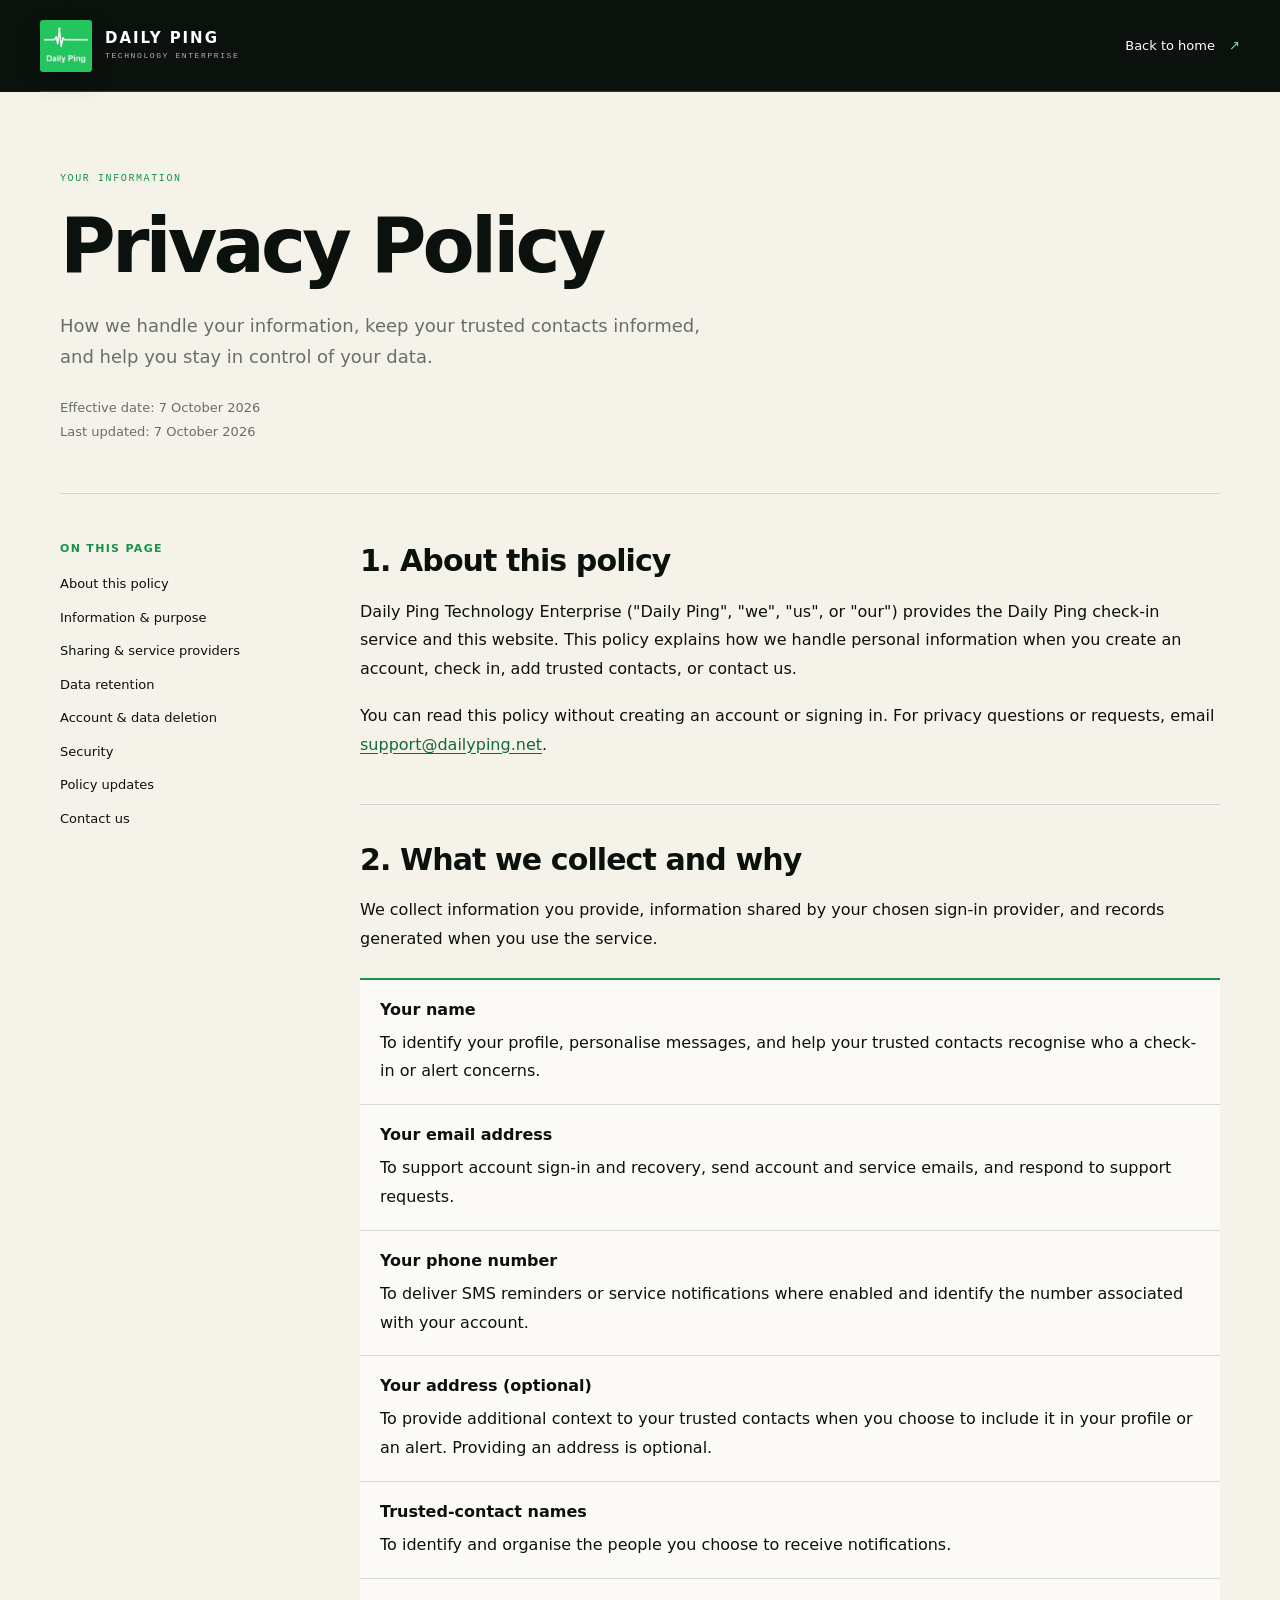
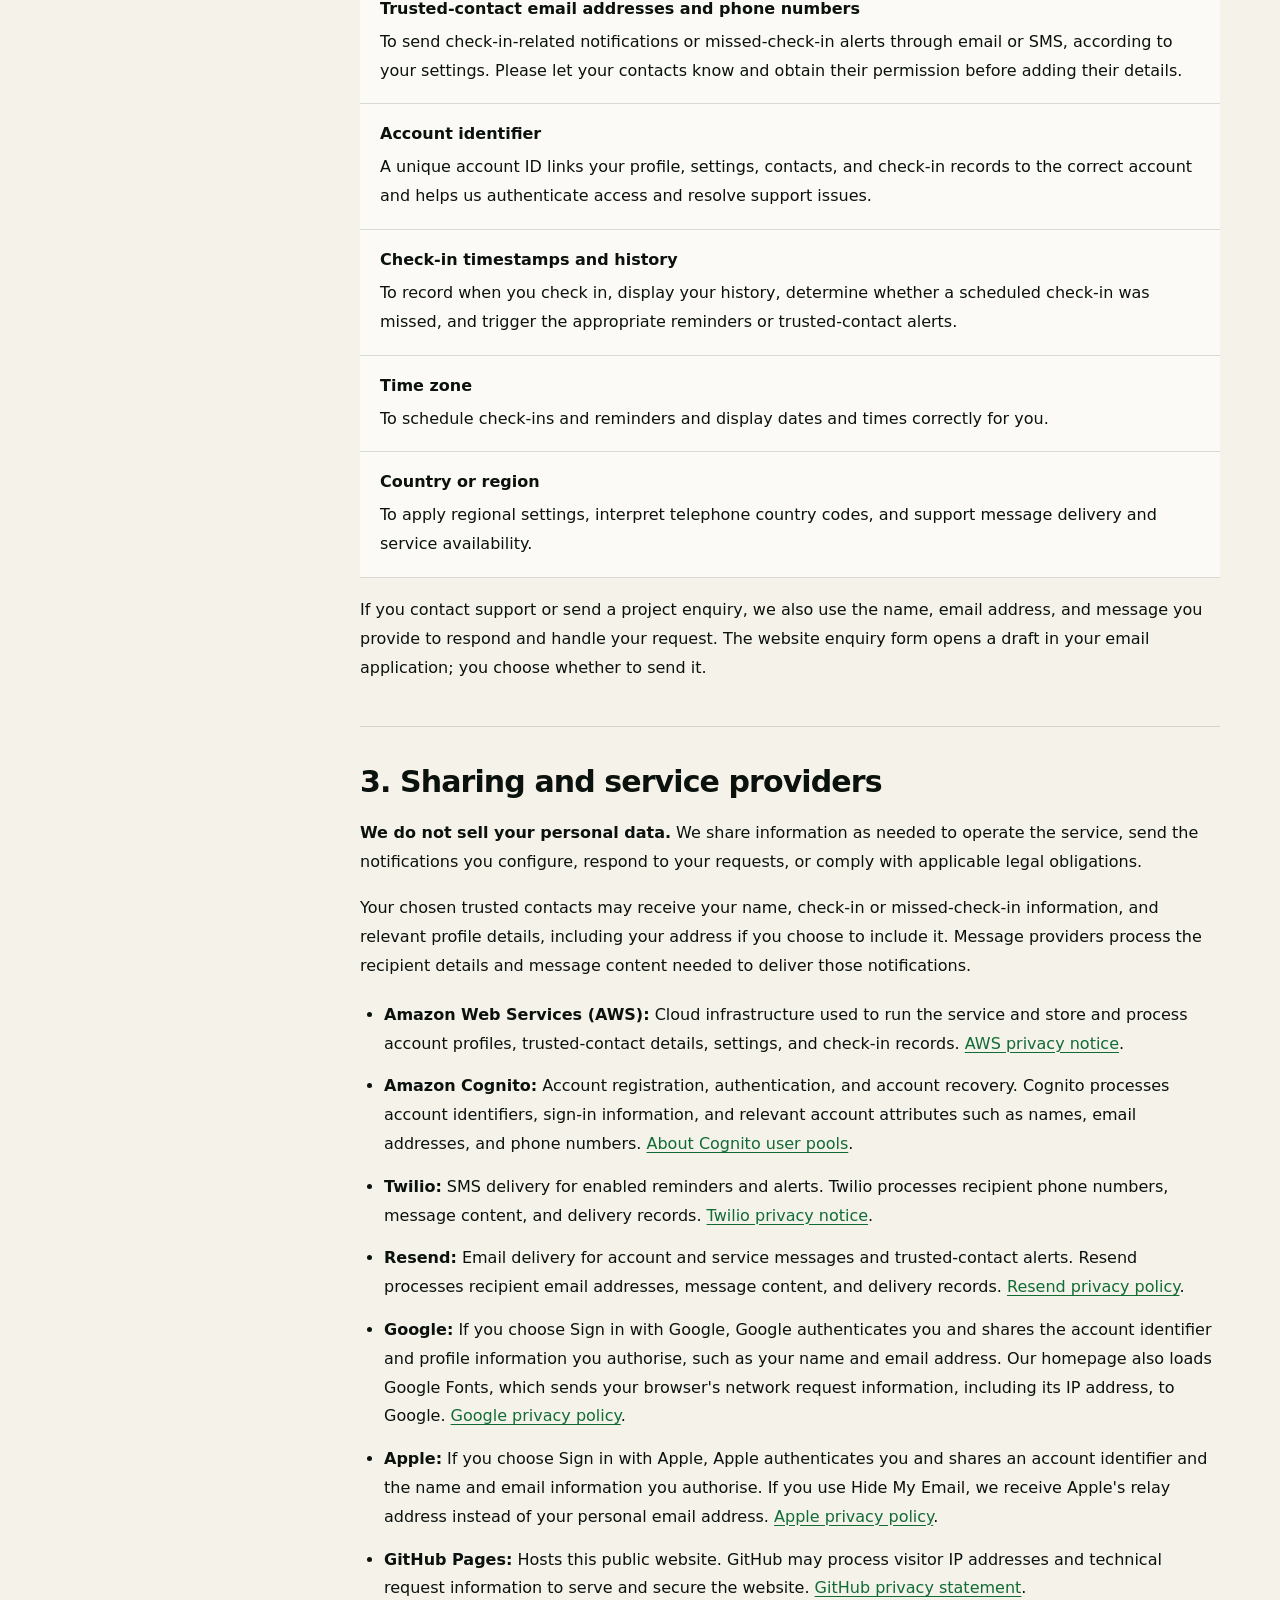
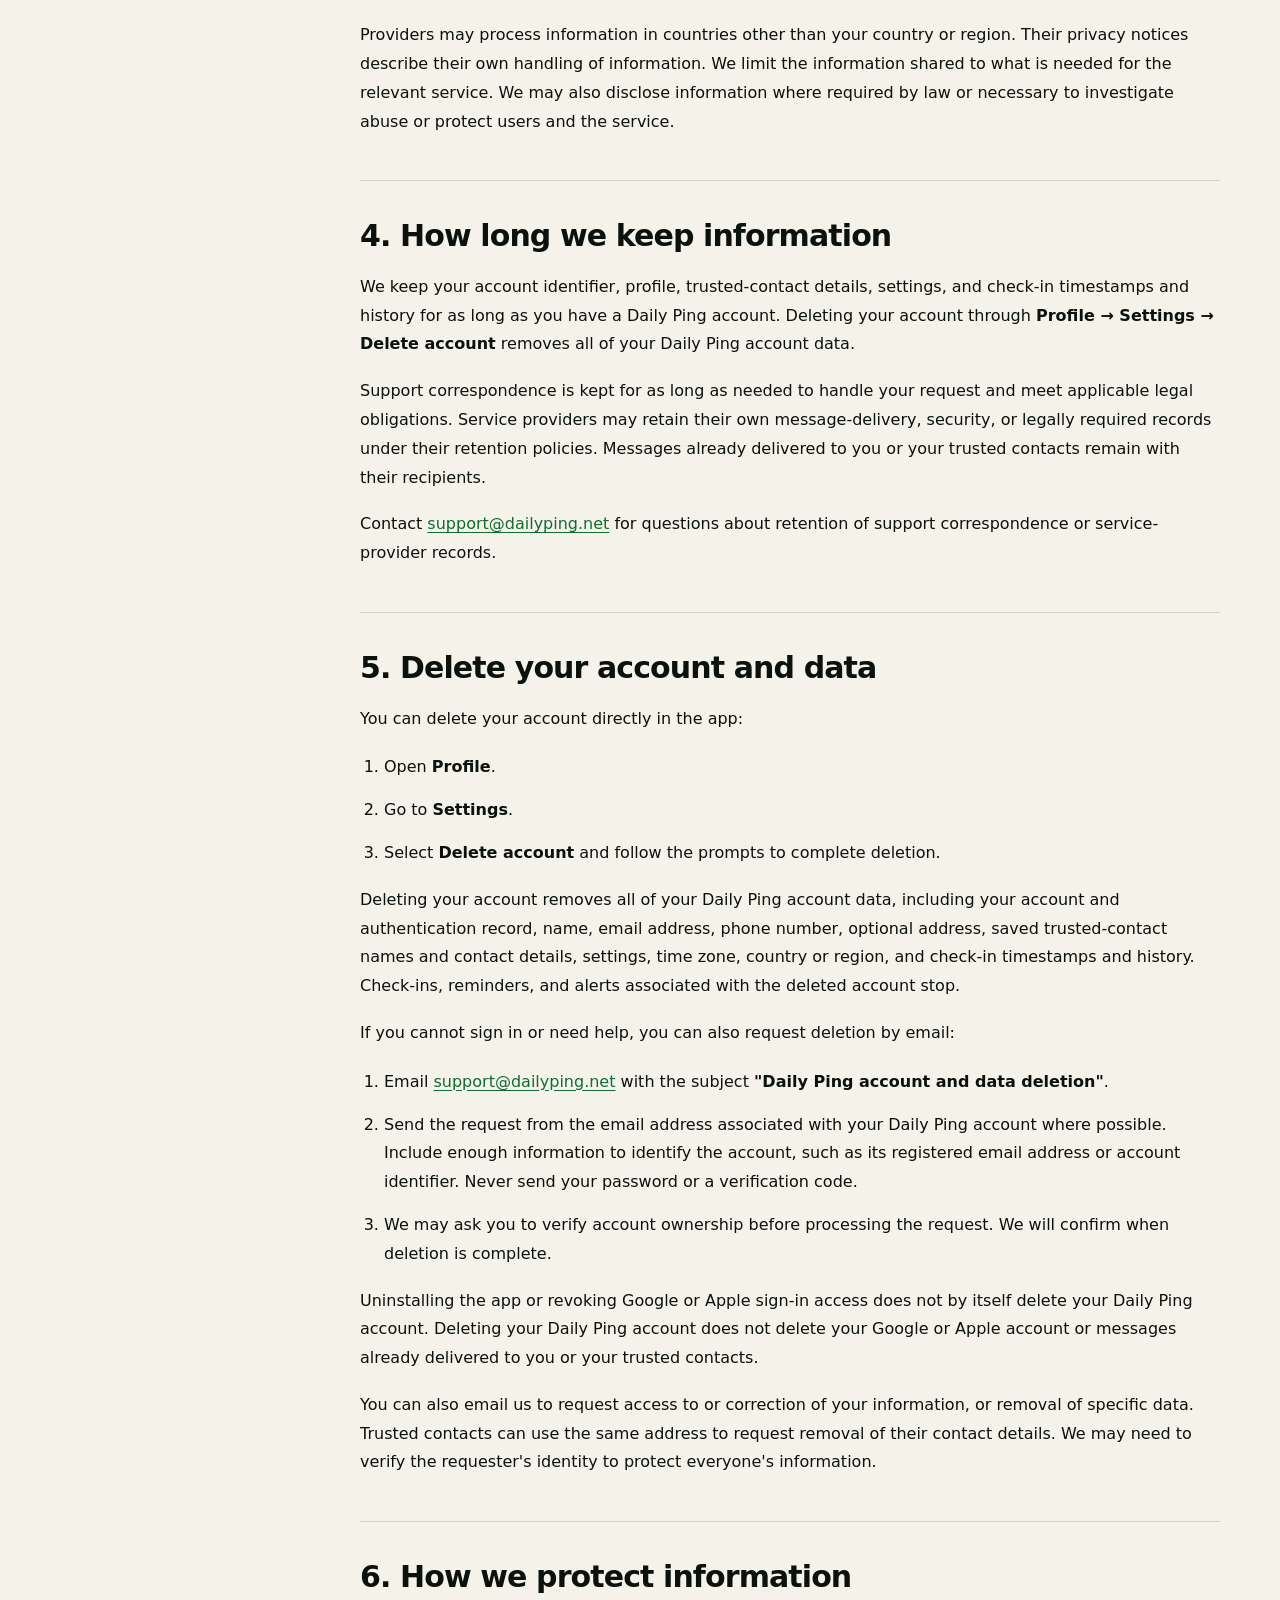
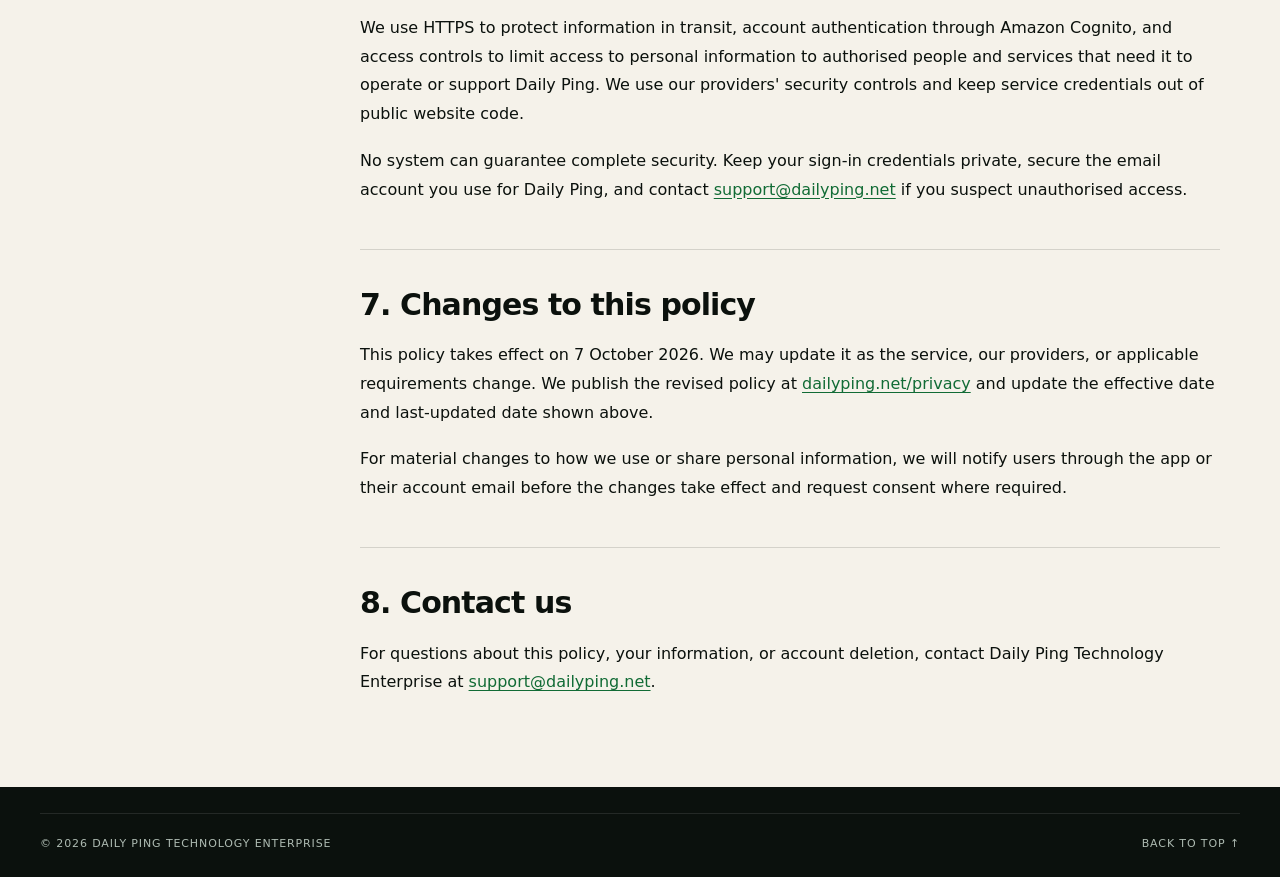
==== privacy/index.html @ 6eb21206 "Add public privacy policy and account deletion instructions" ====
<!DOCTYPE html>
<html lang="en">
  <head>
    <meta charset="UTF-8" />
    <meta name="viewport" content="width=device-width, initial-scale=1.0" />
    <meta name="description" content="How Daily Ping collects, uses, protects, retains, and deletes your personal information and trusted-contact details." />
    <meta name="theme-color" content="#0b110d" />
    <title>Privacy Policy | Daily Ping</title>
    <link rel="canonical" href="https://dailyping.net/privacy" />
    <link rel="stylesheet" href="/styles.css" />
    <link rel="stylesheet" href="/privacy/privacy.css" />
  </head>
  <body class="privacy-page">
    <a class="skip-link" href="#policy">Skip to privacy policy</a>
    <header class="site-header" id="top">
      <a class="brand" href="/" aria-label="Daily Ping home">
        <img class="brand-logo" src="/dailyping.png" alt="" width="52" height="52" />
        <span class="brand-copy">
          <strong>DAILY PING</strong>
          <small>TECHNOLOGY ENTERPRISE</small>
        </span>
      </a>
      <a class="privacy-home" href="/">Back to home <span aria-hidden="true">↗</span></a>
    </header>

    <main id="policy">
      <div class="policy-heading">
        <span class="section-index">YOUR INFORMATION</span>
        <h1>Privacy Policy</h1>
        <p class="policy-intro">How we handle your information, keep your trusted contacts informed, and help you stay in control of your data.</p>
        <p class="policy-date">Effective date: <time datetime="2026-10-07">7 October 2026</time><br />Last updated: <time datetime="2026-10-07">7 October 2026</time></p>
      </div>

      <div class="policy-layout">
        <nav class="policy-contents" aria-label="Privacy policy contents">
          <strong>ON THIS PAGE</strong>
          <a href="#about-policy">About this policy</a>
          <a href="#data">Information &amp; purpose</a>
          <a href="#sharing">Sharing &amp; service providers</a>
          <a href="#retention">Data retention</a>
          <a href="#deletion">Account &amp; data deletion</a>
          <a href="#security">Security</a>
          <a href="#updates">Policy updates</a>
          <a href="#privacy-contact">Contact us</a>
        </nav>

        <article class="policy-body" aria-label="Daily Ping privacy policy">
          <section id="about-policy" aria-labelledby="about-policy-title">
            <h2 id="about-policy-title">1. About this policy</h2>
            <p>Daily Ping Technology Enterprise ("Daily Ping", "we", "us", or "our") provides the Daily Ping check-in service and this website. This policy explains how we handle personal information when you create an account, check in, add trusted contacts, or contact us.</p>
            <p>You can read this policy without creating an account or signing in. For privacy questions or requests, email <a href="mailto:support@dailyping.net">support@dailyping.net</a>.</p>
          </section>

          <section id="data" aria-labelledby="data-title">
            <h2 id="data-title">2. What we collect and why</h2>
            <p>We collect information you provide, information shared by your chosen sign-in provider, and records generated when you use the service.</p>
            <dl class="policy-data">
              <div><dt>Your name</dt><dd>To identify your profile, personalise messages, and help your trusted contacts recognise who a check-in or alert concerns.</dd></div>
              <div><dt>Your email address</dt><dd>To support account sign-in and recovery, send account and service emails, and respond to support requests.</dd></div>
              <div><dt>Your phone number</dt><dd>To deliver SMS reminders or service notifications where enabled and identify the number associated with your account.</dd></div>
              <div><dt>Your address (optional)</dt><dd>To provide additional context to your trusted contacts when you choose to include it in your profile or an alert. Providing an address is optional.</dd></div>
              <div><dt>Trusted-contact names</dt><dd>To identify and organise the people you choose to receive notifications.</dd></div>
              <div><dt>Trusted-contact email addresses and phone numbers</dt><dd>To send check-in-related notifications or missed-check-in alerts through email or SMS, according to your settings. Please let your contacts know and obtain their permission before adding their details.</dd></div>
              <div><dt>Account identifier</dt><dd>A unique account ID links your profile, settings, contacts, and check-in records to the correct account and helps us authenticate access and resolve support issues.</dd></div>
              <div><dt>Check-in timestamps and history</dt><dd>To record when you check in, display your history, determine whether a scheduled check-in was missed, and trigger the appropriate reminders or trusted-contact alerts.</dd></div>
              <div><dt>Time zone</dt><dd>To schedule check-ins and reminders and display dates and times correctly for you.</dd></div>
              <div><dt>Country or region</dt><dd>To apply regional settings, interpret telephone country codes, and support message delivery and service availability.</dd></div>
            </dl>
            <p>If you contact support or send a project enquiry, we also use the name, email address, and message you provide to respond and handle your request. The website enquiry form opens a draft in your email application; you choose whether to send it.</p>
          </section>

          <section id="sharing" aria-labelledby="sharing-title">
            <h2 id="sharing-title">3. Sharing and service providers</h2>
            <p><strong>We do not sell your personal data.</strong> We share information as needed to operate the service, send the notifications you configure, respond to your requests, or comply with applicable legal obligations.</p>
            <p>Your chosen trusted contacts may receive your name, check-in or missed-check-in information, and relevant profile details, including your address if you choose to include it. Message providers process the recipient details and message content needed to deliver those notifications.</p>
            <ul class="provider-list">
              <li><strong>Amazon Web Services (AWS):</strong> Cloud infrastructure used to run the service and store and process account profiles, trusted-contact details, settings, and check-in records. <a href="https://aws.amazon.com/privacy/">AWS privacy notice</a>.</li>
              <li><strong>Amazon Cognito:</strong> Account registration, authentication, and account recovery. Cognito processes account identifiers, sign-in information, and relevant account attributes such as names, email addresses, and phone numbers. <a href="https://docs.aws.amazon.com/cognito/latest/developerguide/cognito-user-pools.html">About Cognito user pools</a>.</li>
              <li><strong>Twilio:</strong> SMS delivery for enabled reminders and alerts. Twilio processes recipient phone numbers, message content, and delivery records. <a href="https://www.twilio.com/en-us/legal/privacy">Twilio privacy notice</a>.</li>
              <li><strong>Resend:</strong> Email delivery for account and service messages and trusted-contact alerts. Resend processes recipient email addresses, message content, and delivery records. <a href="https://resend.com/legal/privacy-policy">Resend privacy policy</a>.</li>
              <li><strong>Google:</strong> If you choose Sign in with Google, Google authenticates you and shares the account identifier and profile information you authorise, such as your name and email address. Our homepage also loads Google Fonts, which sends your browser's network request information, including its IP address, to Google. <a href="https://policies.google.com/privacy">Google privacy policy</a>.</li>
              <li><strong>Apple:</strong> If you choose Sign in with Apple, Apple authenticates you and shares an account identifier and the name and email information you authorise. If you use Hide My Email, we receive Apple's relay address instead of your personal email address. <a href="https://www.apple.com/legal/privacy/">Apple privacy policy</a>.</li>
              <li><strong>GitHub Pages:</strong> Hosts this public website. GitHub may process visitor IP addresses and technical request information to serve and secure the website. <a href="https://docs.github.com/en/site-policy/privacy-policies/github-general-privacy-statement">GitHub privacy statement</a>.</li>
            </ul>
            <p>Providers may process information in countries other than your country or region. Their privacy notices describe their own handling of information. We limit the information shared to what is needed for the relevant service. We may also disclose information where required by law or necessary to investigate abuse or protect users and the service.</p>
          </section>

          <section id="retention" aria-labelledby="retention-title">
            <h2 id="retention-title">4. How long we keep information</h2>
            <p>We keep your account identifier, profile, trusted-contact details, settings, and check-in timestamps and history for as long as you have a Daily Ping account. Deleting your account through <strong>Profile → Settings → Delete account</strong> removes all of your Daily Ping account data.</p>
            <p>Support correspondence is kept for as long as needed to handle your request and meet applicable legal obligations. Service providers may retain their own message-delivery, security, or legally required records under their retention policies. Messages already delivered to you or your trusted contacts remain with their recipients.</p>
            <p>Contact <a href="mailto:support@dailyping.net">support@dailyping.net</a> for questions about retention of support correspondence or service-provider records.</p>
          </section>

          <section id="deletion" aria-labelledby="deletion-title">
            <h2 id="deletion-title">5. Delete your account and data</h2>
            <p>You can delete your account directly in the app:</p>
            <ol>
              <li>Open <strong>Profile</strong>.</li>
              <li>Go to <strong>Settings</strong>.</li>
              <li>Select <strong>Delete account</strong> and follow the prompts to complete deletion.</li>
            </ol>
            <p>Deleting your account removes all of your Daily Ping account data, including your account and authentication record, name, email address, phone number, optional address, saved trusted-contact names and contact details, settings, time zone, country or region, and check-in timestamps and history. Check-ins, reminders, and alerts associated with the deleted account stop.</p>
            <p>If you cannot sign in or need help, you can also request deletion by email:</p>
            <ol>
              <li>Email <a href="mailto:support@dailyping.net?subject=Daily%20Ping%20account%20and%20data%20deletion">support@dailyping.net</a> with the subject <strong>"Daily Ping account and data deletion"</strong>.</li>
              <li>Send the request from the email address associated with your Daily Ping account where possible. Include enough information to identify the account, such as its registered email address or account identifier. Never send your password or a verification code.</li>
              <li>We may ask you to verify account ownership before processing the request. We will confirm when deletion is complete.</li>
            </ol>
            <p>Uninstalling the app or revoking Google or Apple sign-in access does not by itself delete your Daily Ping account. Deleting your Daily Ping account does not delete your Google or Apple account or messages already delivered to you or your trusted contacts.</p>
            <p>You can also email us to request access to or correction of your information, or removal of specific data. Trusted contacts can use the same address to request removal of their contact details. We may need to verify the requester's identity to protect everyone's information.</p>
          </section>

          <section id="security" aria-labelledby="security-title">
            <h2 id="security-title">6. How we protect information</h2>
            <p>We use HTTPS to protect information in transit, account authentication through Amazon Cognito, and access controls to limit access to personal information to authorised people and services that need it to operate or support Daily Ping. We use our providers' security controls and keep service credentials out of public website code.</p>
            <p>No system can guarantee complete security. Keep your sign-in credentials private, secure the email account you use for Daily Ping, and contact <a href="mailto:support@dailyping.net">support@dailyping.net</a> if you suspect unauthorised access.</p>
          </section>

          <section id="updates" aria-labelledby="updates-title">
            <h2 id="updates-title">7. Changes to this policy</h2>
            <p>This policy takes effect on <time datetime="2026-10-07">7 October 2026</time>. We may update it as the service, our providers, or applicable requirements change. We publish the revised policy at <a href="https://dailyping.net/privacy">dailyping.net/privacy</a> and update the effective date and last-updated date shown above.</p>
            <p>For material changes to how we use or share personal information, we will notify users through the app or their account email before the changes take effect and request consent where required.</p>
          </section>

          <section id="privacy-contact" aria-labelledby="privacy-contact-title">
            <h2 id="privacy-contact-title">8. Contact us</h2>
            <p>For questions about this policy, your information, or account deletion, contact Daily Ping Technology Enterprise at <a href="mailto:support@dailyping.net">support@dailyping.net</a>.</p>
          </section>
        </article>
      </div>
    </main>

    <footer class="site-footer">
      <div class="footer-bottom">
        <span>© 2026 Daily Ping Technology Enterprise</span>
        <a href="#top">Back to top ↑</a>
      </div>
    </footer>
  </body>
</html>
---- styles.css ----
:root {
  --ink: #0b110d;
  --ink-soft: #15221a;
  --paper: #f5f2ea;
  --paper-bright: #fbfaf6;
  --brand: #22c55e;
  --brand-deep: #159447;
  --lime: #7ee7a4;
  --line: rgba(11, 17, 13, 0.14);
  --muted: #667069;
  --mono: "DM Mono", monospace;
  --sans: "Manrope", sans-serif;
}

* { box-sizing: border-box; }
html { scroll-behavior: smooth; }
body {
  margin: 0;
  color: var(--ink);
  background: var(--paper);
  font-family: var(--sans);
  -webkit-font-smoothing: antialiased;
}

body.menu-open { overflow: hidden; }
a { color: inherit; text-decoration: none; }
button, input, select, textarea { font: inherit; }
.sr-only { position: absolute; width: 1px; height: 1px; padding: 0; margin: -1px; overflow: hidden; clip: rect(0, 0, 0, 0); white-space: nowrap; border: 0; }
.page-noise {
  position: fixed; inset: 0; z-index: 100; pointer-events: none; opacity: 0.035;
  background-image: url("data:image/svg+xml,%3Csvg viewBox='0 0 180 180' xmlns='http://www.w3.org/2000/svg'%3E%3Cfilter id='n'%3E%3CfeTurbulence type='fractalNoise' baseFrequency='.95' numOctaves='3' stitchTiles='stitch'/%3E%3C/filter%3E%3Crect width='100%25' height='100%25' filter='url(%23n)' opacity='.45'/%3E%3C/svg%3E");
}

.site-header {
  position: absolute; inset: 0 0 auto; z-index: 20; height: 92px; display: flex; align-items: center; justify-content: space-between;
  width: min(1380px, calc(100% - 80px)); margin: 0 auto; color: white; border-bottom: 1px solid rgba(255,255,255,.16);
}
.brand { display: inline-flex; align-items: center; gap: 13px; }
.brand-logo { display: block; width: 52px; height: 52px; object-fit: cover; border-radius: 3px; box-shadow: 0 8px 25px rgba(0,0,0,.2); }
.brand-copy { display: grid; line-height: 1; gap: 6px; }
.brand-copy strong { font-size: 15px; letter-spacing: .13em; }
.brand-copy small { font: 500 8px/1 var(--mono); letter-spacing: .2em; opacity: .68; }
.site-nav { display: flex; align-items: center; gap: 36px; font-size: 13px; font-weight: 600; }
.site-nav > a:not(.nav-cta) { position: relative; opacity: .76; transition: opacity .25s; }
.site-nav > a:not(.nav-cta)::after { content: ""; position: absolute; left: 0; bottom: -9px; width: 0; height: 1px; background: var(--brand); transition: width .25s; }
.site-nav > a:hover { opacity: 1; }
.site-nav > a:hover::after { width: 100%; }
.nav-cta { padding: 13px 18px; border: 1px solid rgba(255,255,255,.35); border-radius: 2px; transition: .25s; }
.nav-cta span { margin-left: 18px; color: var(--brand); }
.nav-cta:hover { background: white; color: var(--ink); }
.menu-button { display: none; border: 0; background: none; width: 44px; height: 44px; padding: 12px; }
.menu-button > span:not(.sr-only) { display: block; height: 1px; margin: 7px 0; background: white; transition: transform .2s; }

.hero {
  position: relative; min-height: 790px; height: 100svh; max-height: 980px; overflow: hidden; color: white; background: var(--ink);
  display: grid; grid-template-columns: minmax(0, 1.05fr) minmax(460px, .95fr); align-items: center; column-gap: clamp(45px, 7vw, 120px);
  padding: 145px max(40px, calc((100vw - 1380px) / 2)) 80px;
}
.hero-grid { position: absolute; inset: 0; opacity: .2; background-image: linear-gradient(rgba(83,176,116,.18) 1px, transparent 1px), linear-gradient(90deg, rgba(83,176,116,.18) 1px, transparent 1px); background-size: 72px 72px; mask-image: linear-gradient(to right, black, transparent 75%); }
.hero::after { content: ""; position: absolute; inset: auto 0 0; height: 1px; background: linear-gradient(90deg, transparent, var(--brand), transparent); opacity: .45; }
.orb { position: absolute; border-radius: 50%; filter: blur(2px); }
.orb-one { width: 450px; height: 450px; right: 5%; top: 12%; background: radial-gradient(circle, rgba(34,197,94,.2), transparent 68%); }
.orb-two { width: 280px; height: 280px; left: 38%; bottom: -18%; background: radial-gradient(circle, rgba(126,231,164,.09), transparent 70%); }
.hero-copy { position: relative; z-index: 2; max-width: 780px; }
.eyebrow, .section-index { font: 500 10px/1.3 var(--mono); letter-spacing: .16em; text-transform: uppercase; }
.eyebrow { display: inline-flex; align-items: center; gap: 10px; color: #b8c6bd; margin-bottom: 25px; }
.pulse-dot { display: inline-block; width: 8px; height: 8px; border-radius: 50%; background: var(--lime); box-shadow: 0 0 0 5px rgba(126,231,164,.09), 0 0 16px rgba(126,231,164,.55); animation: pulse 2s infinite; }
@keyframes pulse { 50% { box-shadow: 0 0 0 8px rgba(126,231,164,0), 0 0 20px rgba(126,231,164,.7); } }
h1 { max-width: 830px; margin: 0; font-size: clamp(54px, 5.3vw, 88px); line-height: .98; letter-spacing: -.065em; font-weight: 700; }
.accent-text { display: block; color: var(--brand); }
.hero-copy > p { max-width: 645px; margin: 30px 0 36px; color: #aebbb2; font-size: clamp(16px, 1.3vw, 19px); line-height: 1.72; }
.hero-actions { display: flex; align-items: center; gap: 34px; }
.button { display: inline-flex; align-items: center; justify-content: space-between; gap: 30px; min-height: 54px; padding: 0 22px; border: 0; border-radius: 2px; font-size: 13px; font-weight: 700; cursor: pointer; }
.button-primary { background: var(--brand); color: var(--ink); box-shadow: 0 10px 35px rgba(34,197,94,.14); transition: background .25s, transform .25s, box-shadow .25s; }
.button-primary:hover { background: var(--lime); transform: translateY(-2px); box-shadow: 0 14px 45px rgba(126,231,164,.16); }
.text-link { display: inline-flex; gap: 16px; align-items: center; padding: 12px 0; border-bottom: 1px solid currentColor; font-size: 13px; font-weight: 700; }
.text-link span { color: var(--brand-deep); }
.text-link.light { color: white; border-color: rgba(255,255,255,.35); }
.text-link.light span { color: var(--brand); }

.signal-console { position: relative; z-index: 2; width: min(100%, 580px); justify-self: end; border: 1px solid rgba(34,197,94,.28); background: rgba(10,16,12,.72); box-shadow: 0 28px 90px rgba(0,0,0,.35); backdrop-filter: blur(15px); transform: perspective(1000px) rotateY(-3deg); }
.console-topbar { height: 43px; display: grid; grid-template-columns: 1fr auto 1fr; align-items: center; padding: 0 15px; border-bottom: 1px solid rgba(255,255,255,.08); color: #829187; font: 400 9px/1 var(--mono); letter-spacing: .08em; }
.console-dots { display: flex; gap: 5px; }
.console-dots i { width: 5px; height: 5px; border-radius: 50%; background: #3e4a42; }
.live-label { justify-self: end; color: var(--lime); }
.console-body { display: grid; grid-template-columns: 1.15fr .85fr; min-height: 330px; }
.radar-wrap { display: grid; place-items: center; border-right: 1px solid rgba(255,255,255,.08); }
.radar { position: relative; display: grid; place-items: center; width: 235px; aspect-ratio: 1; border: 1px solid rgba(34,197,94,.32); border-radius: 50%; background: repeating-radial-gradient(circle, transparent 0 35px, rgba(34,197,94,.1) 36px 37px), linear-gradient(rgba(34,197,94,.1) 1px, transparent 1px), linear-gradient(90deg, rgba(34,197,94,.1) 1px, transparent 1px); background-size: auto, 100% 50%, 50% 100%; overflow: hidden; }
.radar::before, .radar::after { content:""; position:absolute; background: rgba(34,197,94,.15); }
.radar::before { width: 100%; height: 1px; }
.radar::after { width: 1px; height: 100%; }
.radar-sweep { position: absolute; inset: -1px 50% 50% -1px; transform-origin: bottom right; background: conic-gradient(from 90deg at 100% 100%, rgba(34,197,94,.28), transparent 28%); animation: sweep 4s linear infinite; }
@keyframes sweep { to { transform: rotate(360deg); } }
.radar-center { position: relative; z-index: 2; width: 85px; height: 85px; display: grid; place-content: center; text-align: center; border-radius: 50%; background: rgba(10,16,12,.9); border: 1px solid rgba(34,197,94,.45); box-shadow: 0 0 30px rgba(34,197,94,.13); }
.radar-center b { font: 500 19px/1 var(--mono); color: white; }
.radar-center small { margin-top: 8px; font: 400 8px/1 var(--mono); letter-spacing: .18em; color: var(--brand); }
.node { position: absolute; width: 7px; height: 7px; border-radius: 50%; background: var(--lime); box-shadow: 0 0 12px var(--lime); }
.node-one { left: 20%; top: 31%; }.node-two { right: 18%; top: 46%; }.node-three { left: 38%; bottom: 14%; }
.console-stats { display: grid; align-content: center; padding: 25px; }
.console-stats > div { position: relative; padding: 19px 0; border-bottom: 1px solid rgba(255,255,255,.08); }
.console-stats > div:last-child { border: 0; }
.console-stats span { display: block; margin-bottom: 9px; font: 400 8px/1 var(--mono); letter-spacing: .15em; color: #6c7b71; }
.console-stats strong { display: block; font: 500 13px/1.2 var(--mono); color: #d6e2d9; }
.console-stats i { position: absolute; right: 0; bottom: 20px; font: normal 400 8px/1 var(--mono); }
.up { color: var(--lime); }
.status-dot { width: 6px; height: 6px; border-radius: 50%; background: var(--lime); box-shadow: 0 0 8px var(--lime); }
.console-log { display: flex; flex-wrap: wrap; gap: 8px 20px; padding: 15px 19px; border-top: 1px solid rgba(255,255,255,.08); font: 400 9px/1.5 var(--mono); color: #6f8075; }
.console-log strong { color: var(--brand); font-weight: 400; }
.hero-proof { position: absolute; z-index: 3; left: max(40px, calc((100vw - 1380px) / 2)); right: max(40px, calc((100vw - 1380px) / 2)); bottom: 29px; display: flex; align-items: center; gap: 35px; font: 500 8px/1 var(--mono); letter-spacing: .14em; color: #6c7c72; }
.hero-proof > div { display: flex; gap: 28px; }
.hero-proof b { color: #8d9c92; font-weight: 400; }
.hero-proof b + b::before { content: "/"; margin-right: 28px; color: #3d4d42; }

.section { padding: 120px max(40px, calc((100vw - 1300px) / 2)); }
.section-index { display: block; margin-bottom: 28px; color: var(--brand-deep); }
.section-heading { display: grid; grid-template-columns: 1.4fr .6fr; gap: 70px; align-items: end; margin-bottom: 62px; }
h2 { margin: 0; font-size: clamp(42px, 4.2vw, 66px); line-height: 1.02; letter-spacing: -.052em; font-weight: 700; }
.section-heading > p { margin: 0 0 5px; color: var(--muted); font-size: 15px; line-height: 1.8; }
.service-grid { display: grid; grid-template-columns: repeat(4, 1fr); border-top: 1px solid var(--line); border-left: 1px solid var(--line); }
.service-card { position: relative; min-height: 445px; padding: 34px 29px 32px; border-right: 1px solid var(--line); border-bottom: 1px solid var(--line); background: rgba(255,255,255,.14); transition: transform .35s, background .35s, box-shadow .35s; }
.service-card:hover { z-index: 2; transform: translateY(-8px); background: var(--paper-bright); box-shadow: 0 22px 60px rgba(11,17,13,.09); }
.service-card.featured { background: var(--ink-soft); color: white; }
.service-card.featured p { color: #93a298; }.service-card.featured li { border-color: rgba(255,255,255,.13); }.service-card.featured .card-number { color: #68796d; }
.service-icon { display: grid; place-items: center; width: 57px; height: 57px; margin-bottom: 50px; border: 1px solid rgba(21,148,71,.3); color: var(--brand-deep); background: rgba(34,197,94,.05); }
.service-icon svg { width: 29px; fill: none; stroke: currentColor; stroke-width: 1.5; stroke-linecap: round; stroke-linejoin: round; }
.featured .service-icon { color: var(--brand); border-color: rgba(34,197,94,.3); }
.card-number { position: absolute; top: 34px; right: 27px; font: 400 9px/1 var(--mono); color: #95a099; }
.service-card h3 { margin: 0 0 17px; font-size: 20px; letter-spacing: -.025em; }
.service-card p { min-height: 78px; margin: 0 0 28px; color: var(--muted); font-size: 13px; line-height: 1.7; }
.service-card ul { list-style: none; margin: 0; padding: 0; }
.service-card li { padding: 9px 0; border-top: 1px solid var(--line); font: 500 10px/1.3 var(--mono); color: inherit; }
.service-card li::before { content: "+"; margin-right: 10px; color: var(--brand-deep); }

.approach { display: grid; grid-template-columns: .8fr 1.2fr; gap: clamp(70px, 10vw, 160px); color: white; background: var(--ink); }
.approach-copy { align-self: center; }
.approach-copy h2 { margin-bottom: 28px; }
.approach-copy > p { max-width: 465px; margin: 0 0 38px; color: #8b9a90; font-size: 14px; line-height: 1.85; }
.process-list { list-style: none; margin: 0; padding: 0; border-top: 1px solid rgba(255,255,255,.14); }
.process-list li { position: relative; display: grid; grid-template-columns: 45px 1fr 35px; gap: 25px; align-items: center; min-height: 125px; border-bottom: 1px solid rgba(255,255,255,.14); }
.process-list li > span { font: 400 10px/1 var(--mono); color: var(--brand); }
.process-list h3 { margin: 0 0 7px; font-size: 21px; }
.process-list p { margin: 0; color: #829087; font-size: 12px; line-height: 1.5; }
.process-list i { font-style: normal; font-size: 20px; color: #5d6d62; transition: transform .25s, color .25s; }
.process-list li:hover i { transform: translate(4px, 4px); color: var(--lime); }

.about { display: grid; grid-template-columns: .95fr 1.05fr; gap: clamp(70px, 10vw, 150px); align-items: center; background: var(--paper-bright); }
.about-visual { position: relative; min-height: 515px; overflow: hidden; background: var(--ink-soft); }
.signal-lines { position: absolute; inset: 0; display: grid; place-content: center; }
.signal-lines span { position: absolute; left: 50%; top: 50%; aspect-ratio: 1; border: 1px solid rgba(34,197,94,.16); border-radius: 50%; transform: translate(-50%,-50%); }
.signal-lines span:nth-child(1) { width: 85px; }.signal-lines span:nth-child(2) { width: 175px; }.signal-lines span:nth-child(3) { width: 285px; }.signal-lines span:nth-child(4) { width: 405px; }.signal-lines span:nth-child(5) { width: 560px; }
.signal-lines::before, .signal-lines::after { content: ""; position: absolute; left: 50%; top: 50%; background: rgba(34,197,94,.11); transform: translate(-50%,-50%); }
.signal-lines::before { width: 100%; height: 1px; }.signal-lines::after { height: 100%; width: 1px; }
.signal-lines i { position: absolute; width: 9px; height: 9px; border: 2px solid var(--brand); border-radius: 50%; box-shadow: 0 0 18px var(--brand); }
.signal-lines i:nth-of-type(1) { top: 28%; left: 26%; }.signal-lines i:nth-of-type(2) { top: 20%; right: 20%; }.signal-lines i:nth-of-type(3) { bottom: 21%; right: 30%; }
.about-badge { position: absolute; left: 50%; top: 50%; z-index: 2; display: grid; place-content: center; width: 130px; height: 130px; text-align: center; border-radius: 50%; transform: translate(-50%,-50%); background: var(--brand); color: var(--ink); box-shadow: 0 0 0 16px rgba(34,197,94,.05), 0 0 70px rgba(34,197,94,.18); }
.about-badge strong { font: 700 13px/1.35 var(--mono); letter-spacing: .08em; }.about-badge span { margin-top: 8px; color: var(--ink); font-size: 8px; }
.about-copy .lead { margin: 0 0 20px; color: var(--ink); font-size: 20px; line-height: 1.55; font-weight: 600; }
.about-copy > p:not(.lead) { margin: 0 0 40px; color: var(--muted); font-size: 14px; line-height: 1.85; }
.about-copy h2 { margin-bottom: 28px; }
.values { display: grid; grid-template-columns: repeat(3, 1fr); gap: 14px; }
.values > div { padding-top: 16px; border-top: 2px solid var(--brand-deep); }
.values strong, .values span { display: block; }.values strong { font-size: 13px; }.values span { margin-top: 7px; color: var(--muted); font-size: 10px; }

.contact { color: white; background: #101a13; }
.contact-inner { display: grid; grid-template-columns: .82fr 1.18fr; gap: clamp(70px, 9vw, 145px); }
.contact-copy { align-self: center; }
.contact-copy h2 { margin-bottom: 27px; }
.contact-copy > p { max-width: 440px; margin: 0 0 35px; color: #94a398; line-height: 1.75; }
.availability { display: flex; align-items: center; gap: 12px; color: #b8c5bc; font: 400 10px/1 var(--mono); letter-spacing: .1em; text-transform: uppercase; }
.contact-email { display: inline-flex; align-items: center; gap: 18px; margin-top: 24px; padding-bottom: 7px; border-bottom: 1px solid rgba(34,197,94,.4); color: var(--brand); font: 500 13px/1.3 var(--mono); transition: color .2s, border-color .2s; }
.contact-email:hover { color: var(--lime); border-color: var(--lime); }
.contact-form { display: grid; gap: 20px; padding: clamp(28px, 4vw, 50px); color: var(--ink); background: var(--paper-bright); }
.field-row { display: grid; grid-template-columns: 1fr 1fr; gap: 18px; }
.contact-form label { display: grid; gap: 9px; }
.contact-form label > span { font: 500 9px/1 var(--mono); letter-spacing: .09em; text-transform: uppercase; }
.contact-form input, .contact-form select, .contact-form textarea { width: 100%; border: 1px solid rgba(11,17,13,.17); border-radius: 0; outline: 0; background: transparent; color: var(--ink); padding: 14px 15px; font-size: 13px; transition: border-color .2s, box-shadow .2s; }
.contact-form textarea { resize: vertical; min-height: 100px; }
.contact-form input:focus, .contact-form select:focus, .contact-form textarea:focus { border-color: var(--brand-deep); box-shadow: 0 0 0 3px rgba(21,148,71,.08); }
.contact-form .button { justify-self: start; margin-top: 2px; }
.form-note { margin: -5px 0 0; color: #7b8780; font-size: 10px; line-height: 1.5; }
.form-note.success { color: #167e58; }

.site-footer { padding: 65px max(40px, calc((100vw - 1380px) / 2)) 24px; color: white; background: var(--ink); }
.footer-top { display: grid; grid-template-columns: 1fr 1fr auto; align-items: start; gap: 50px; padding-bottom: 55px; }
.footer-top p { margin: 0; color: #77887d; font-size: 12px; line-height: 1.7; }
.footer-email { display: inline-block; margin-top: 9px; color: var(--brand); }
.footer-email:hover { color: var(--lime); }
.back-to-top { padding-bottom: 5px; border-bottom: 1px solid #647469; font-size: 11px; }
.footer-bottom { display: flex; justify-content: space-between; padding-top: 22px; border-top: 1px solid rgba(255,255,255,.1); color: #5e6f64; font: 400 8px/1.5 var(--mono); letter-spacing: .08em; text-transform: uppercase; }
.footer-privacy { color: #b8c5bc; text-decoration: underline; text-underline-offset: 4px; }
.footer-privacy:hover { color: var(--lime); }

.reveal { opacity: 0; transform: translateY(24px); transition: opacity .7s ease, transform .7s ease; }
.reveal.visible { opacity: 1; transform: translateY(0); }
.delay-one { transition-delay: .1s; }.delay-two { transition-delay: .2s; }

@media (max-width: 1100px) {
  .site-header { width: calc(100% - 48px); }
  .hero { grid-template-columns: 1fr .78fr; padding-left: 32px; padding-right: 32px; column-gap: 35px; }
  .signal-console { transform: none; }
  .console-body { grid-template-columns: 1fr; }.console-stats { display: none; }.radar-wrap { border-right: 0; }
  .service-grid { grid-template-columns: repeat(2, 1fr); }
  .service-card { min-height: 390px; }
}

@media (max-width: 780px) {
  .site-header { height: 76px; width: calc(100% - 36px); }
  .site-header .brand-logo { width: 44px; height: 44px; }
  .site-header .brand-copy strong { font-size: 12px; }
  .site-header .brand-copy small { font-size: 6px; }
  .menu-button { display: block; position: relative; z-index: 3; }
  .site-nav { position: fixed; inset: 0; display: flex; flex-direction: column; justify-content: center; gap: 30px; background: rgba(10,16,12,.98); opacity: 0; visibility: hidden; transform: translateY(-10px); transition: .25s; font-size: 20px; }
  .site-nav.open { opacity: 1; visibility: visible; transform: translateY(0); }
  .site-nav .nav-cta { margin-top: 10px; font-size: 14px; }
  .menu-button.active > span:first-child { transform: translateY(4px) rotate(45deg); }
  .menu-button.active > span:nth-child(2) { transform: translateY(-4px) rotate(-45deg); }
  .hero { height: auto; min-height: 100svh; grid-template-columns: 1fr; padding: 125px 22px 95px; }
  .hero-copy { align-self: end; }
  h1 { font-size: clamp(48px, 13.5vw, 72px); }
  .hero-copy > p { margin: 24px 0 30px; font-size: 15px; }
  .hero-actions { align-items: flex-start; flex-direction: column; gap: 13px; }
  .signal-console { display: none; }
  .hero-proof { position: relative; left: auto; right: auto; bottom: auto; margin-top: 75px; flex-direction: column; align-items: flex-start; gap: 16px; }
  .hero-proof > div { flex-wrap: wrap; gap: 10px 18px; }.hero-proof b + b::before { margin-right: 18px; }
  .section { padding: 82px 22px; }
  .section-heading { grid-template-columns: 1fr; gap: 25px; margin-bottom: 43px; }
  .service-grid { grid-template-columns: 1fr; }.service-card { min-height: 370px; }
  .approach, .about, .contact-inner { grid-template-columns: 1fr; }
  .approach { gap: 60px; }.process-list li { min-height: 115px; gap: 16px; }
  .about { gap: 55px; }.about-visual { min-height: 390px; }.signal-lines span:nth-child(5) { width: 450px; }
  .values { gap: 8px; }.values span { line-height: 1.4; }
  .contact-inner { gap: 50px; }.contact-form { margin: 0 -6px; }.field-row { grid-template-columns: 1fr; }
  .footer-top { grid-template-columns: 1fr; gap: 30px; }.back-to-top { justify-self: start; }.footer-bottom { gap: 20px; }
}

@media (prefers-reduced-motion: reduce) {
  html { scroll-behavior: auto; }
  *, *::before, *::after { animation-duration: .01ms !important; animation-iteration-count: 1 !important; transition-duration: .01ms !important; }
  .reveal { opacity: 1; transform: none; }
}
---- privacy/privacy.css ----
.privacy-page { font-family: system-ui, -apple-system, BlinkMacSystemFont, "Segoe UI", sans-serif; }
.privacy-page .site-header { position: relative; height: 92px; }
.privacy-page::before { content: ""; position: absolute; inset: 0 0 auto; height: 92px; background: var(--ink); }
.privacy-home { font-size: 13px; }
.privacy-home span { margin-left: 10px; color: var(--lime); }
.skip-link { position: absolute; top: -100px; left: 20px; z-index: 30; padding: 12px 20px; background: var(--paper-bright); }
.skip-link:focus { top: 16px; }
.privacy-page a:focus-visible { outline: 3px solid var(--brand-deep); outline-offset: 5px; }
.policy-heading, .policy-layout { width: min(1160px, calc(100% - 80px)); margin: 0 auto; }
.policy-heading { padding: 80px 0 50px; border-bottom: 1px solid var(--line); }
.policy-heading .section-index { margin-bottom: 20px; }
.policy-heading h1 { font-size: clamp(44px, 6vw, 76px); line-height: 1.08; letter-spacing: -.05em; }
.policy-intro { max-width: 650px; margin: 24px 0; color: var(--muted); font-size: 18px; line-height: 1.7; }
.policy-date { margin: 0; color: var(--muted); font-size: 13px; line-height: 1.8; }
.policy-layout { display: grid; grid-template-columns: 230px minmax(0, 1fr); gap: 70px; padding: 48px 0 90px; }
.policy-contents { position: sticky; top: 28px; align-self: start; display: grid; gap: 14px; font-size: 13px; }
.policy-contents strong { margin-bottom: 5px; font-size: 11px; letter-spacing: .12em; color: var(--brand-deep); }
.policy-contents a { line-height: 1.5; }
.policy-contents a:hover { text-decoration: underline; }
.policy-body { min-width: 0; }
.policy-body section { scroll-margin-top: 28px; }
.policy-body section + section { margin-top: 44px; padding-top: 36px; border-top: 1px solid var(--line); }
.policy-body h2 { font-size: clamp(24px, 2.4vw, 30px); line-height: 1.25; letter-spacing: -.03em; }
.policy-body p, .policy-body li, .policy-body dd { font-size: 16px; line-height: 1.8; }
.policy-body p { margin: 18px 0 0; }
.policy-body a { color: #116b35; text-decoration: underline; text-underline-offset: 3px; overflow-wrap: anywhere; }
.policy-data { margin: 24px 0 0; }
.policy-data > div { padding: 18px 20px; border-bottom: 1px solid var(--line); background: var(--paper-bright); }
.policy-data > div:first-child { border-top: 2px solid var(--brand-deep); }
.policy-data dt { font-weight: 700; font-size: 16px; line-height: 1.5; }
.policy-data dd { margin: 7px 0 0; }
.policy-body ul, .policy-body ol { margin: 20px 0 0; padding-left: 24px; }
.policy-body li + li { margin-top: 14px; }
.privacy-page .site-footer { padding-top: 26px; }
.privacy-page .footer-bottom { font-family: inherit; font-size: 11px; color: #aebbb2; }

@media (max-width: 780px) {
  .privacy-page .site-header, .privacy-page::before { height: 76px; }
  .privacy-home { font-size: 12px; }
  .policy-heading, .policy-layout { width: calc(100% - 44px); }
  .policy-heading { padding: 48px 0 32px; }
  .policy-intro { font-size: 16px; }
  .policy-layout { grid-template-columns: 1fr; gap: 36px; padding: 30px 0 60px; }
  .policy-contents { position: static; padding-bottom: 28px; border-bottom: 1px solid var(--line); }
  .policy-data > div { padding: 16px; }
  .privacy-page .footer-bottom { flex-wrap: wrap; }
}
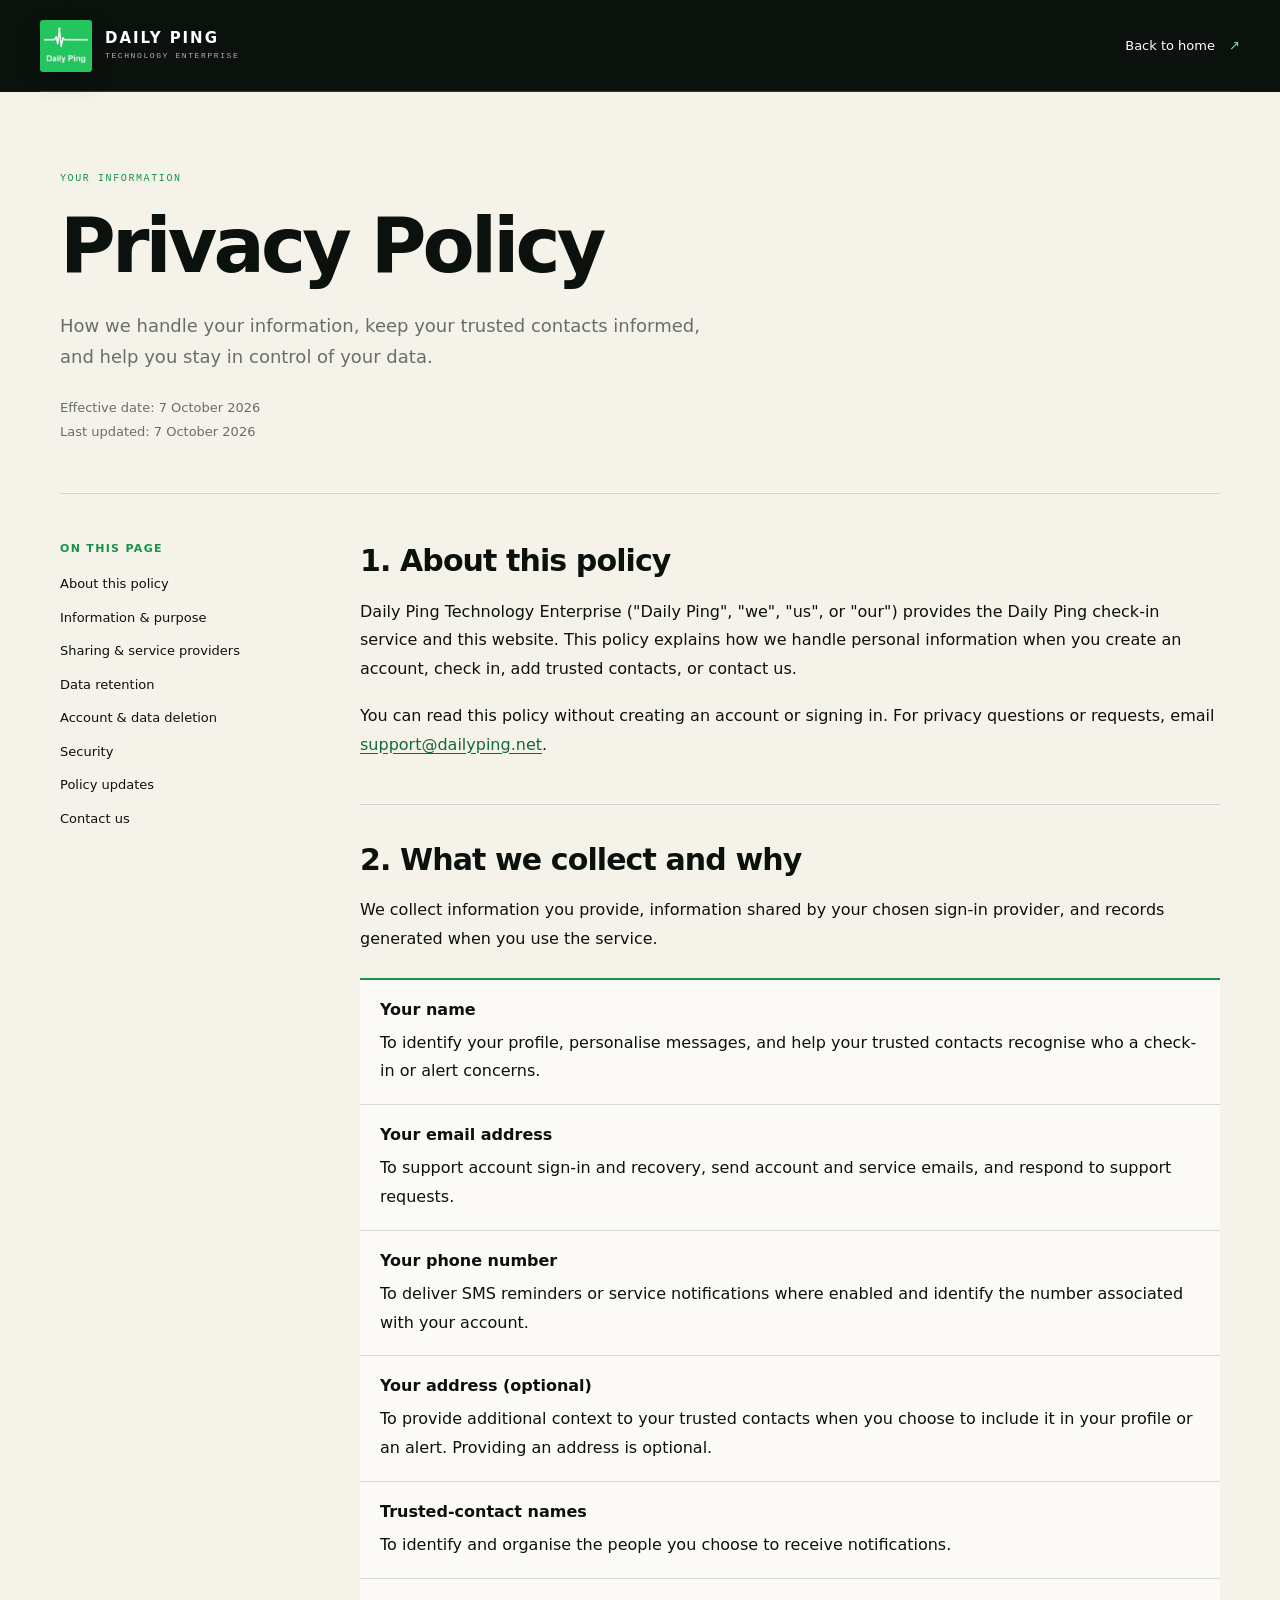
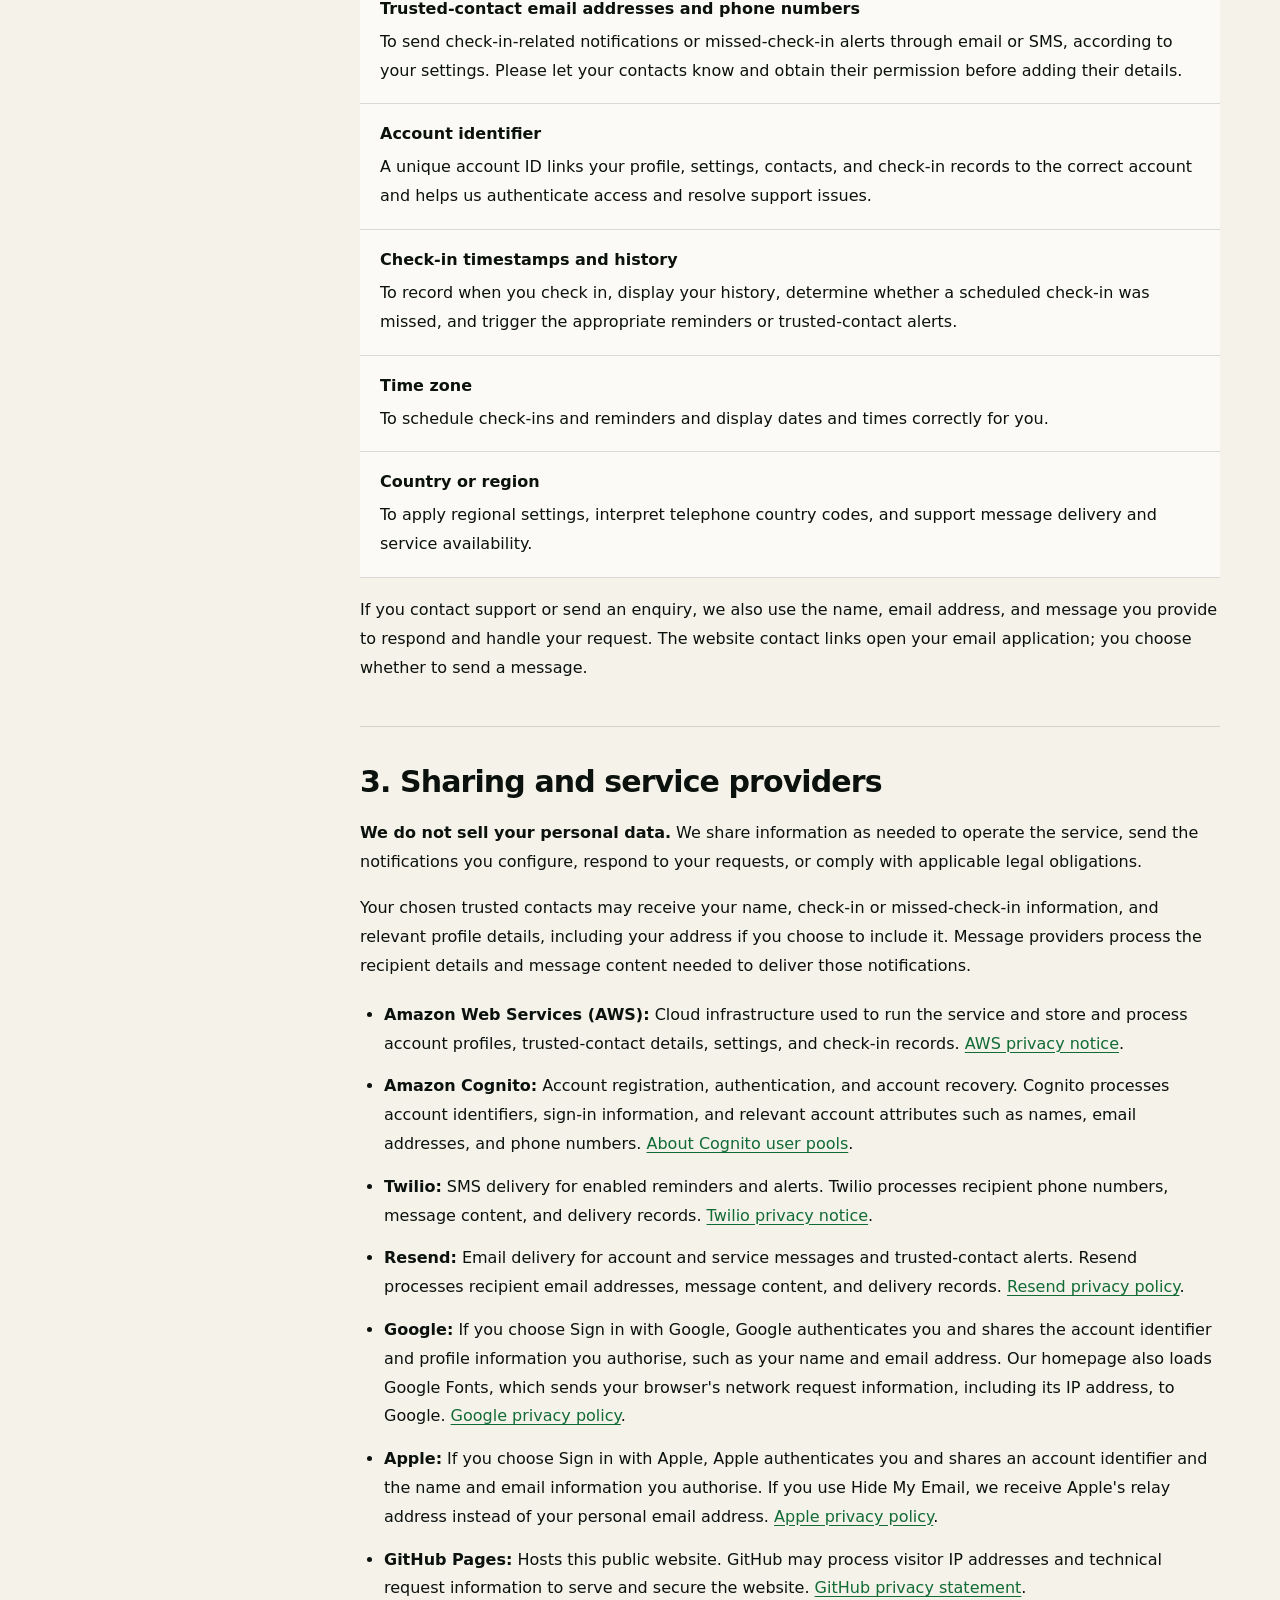
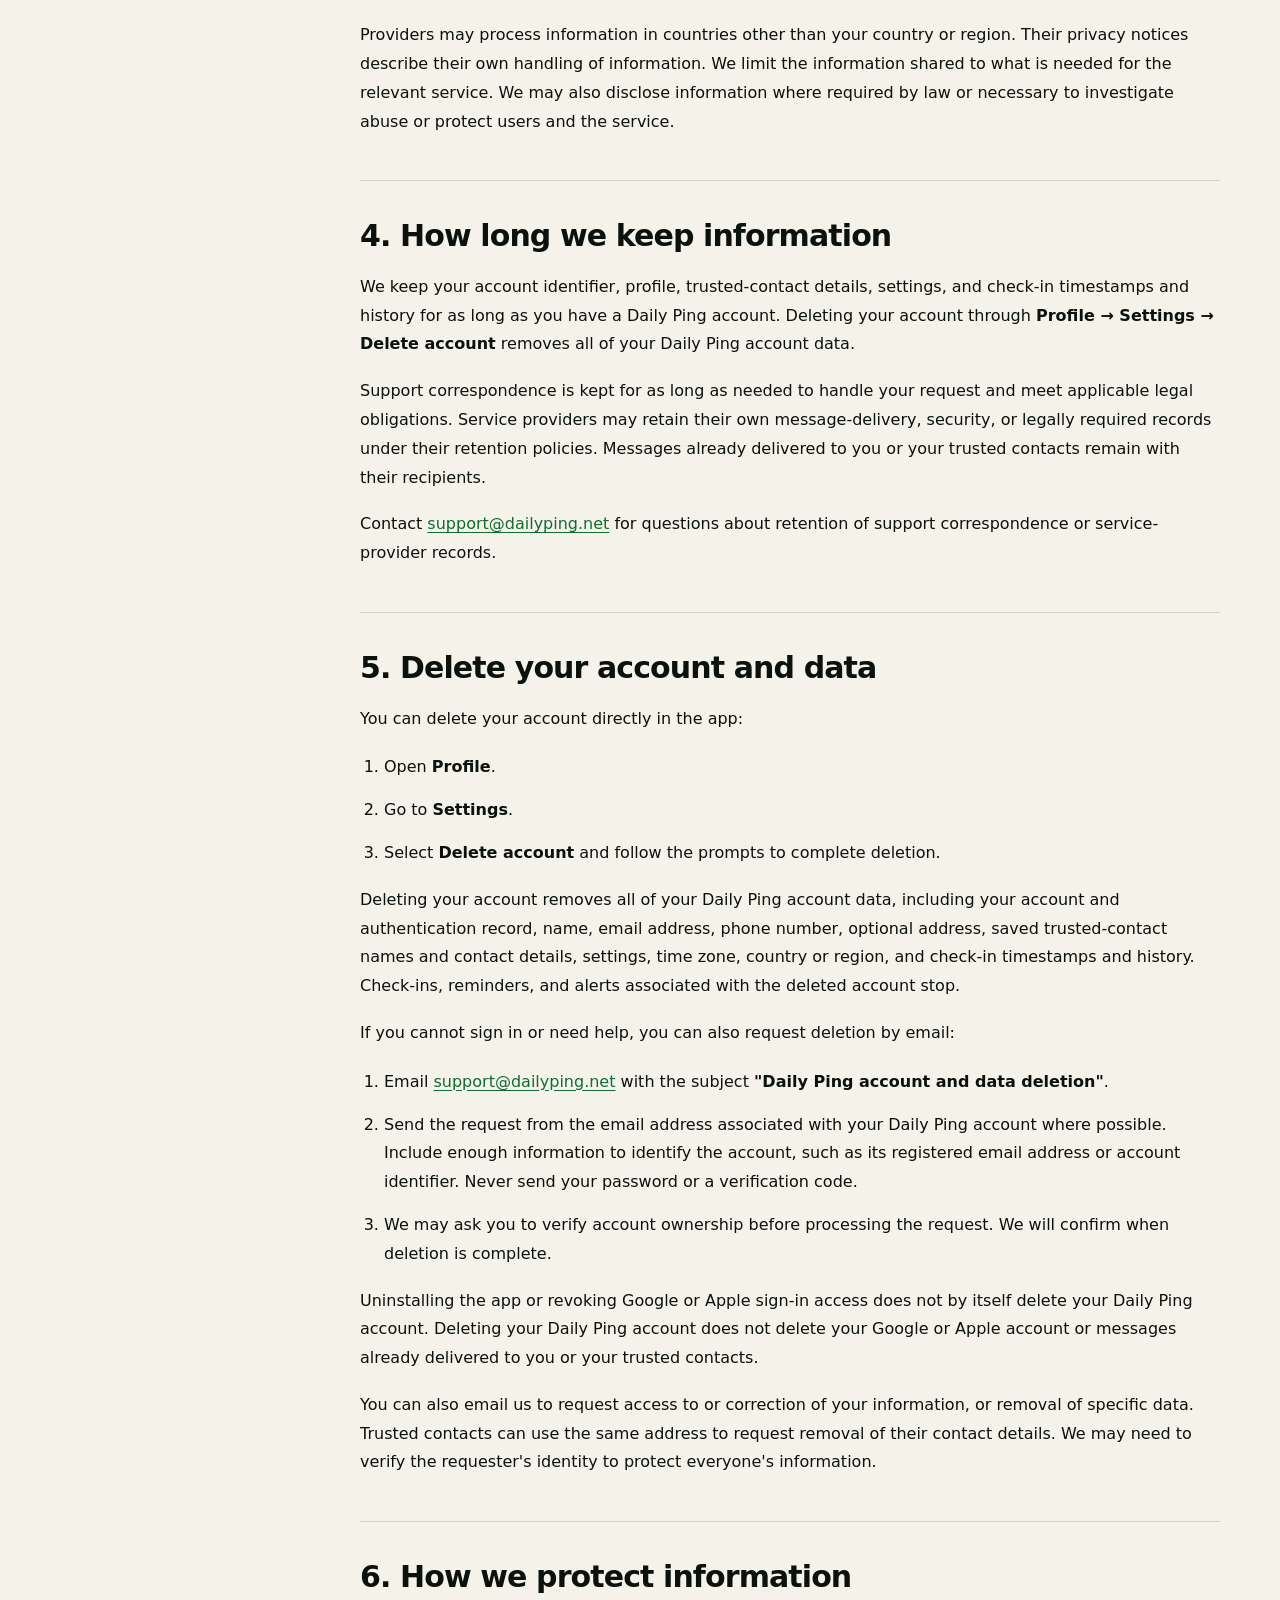
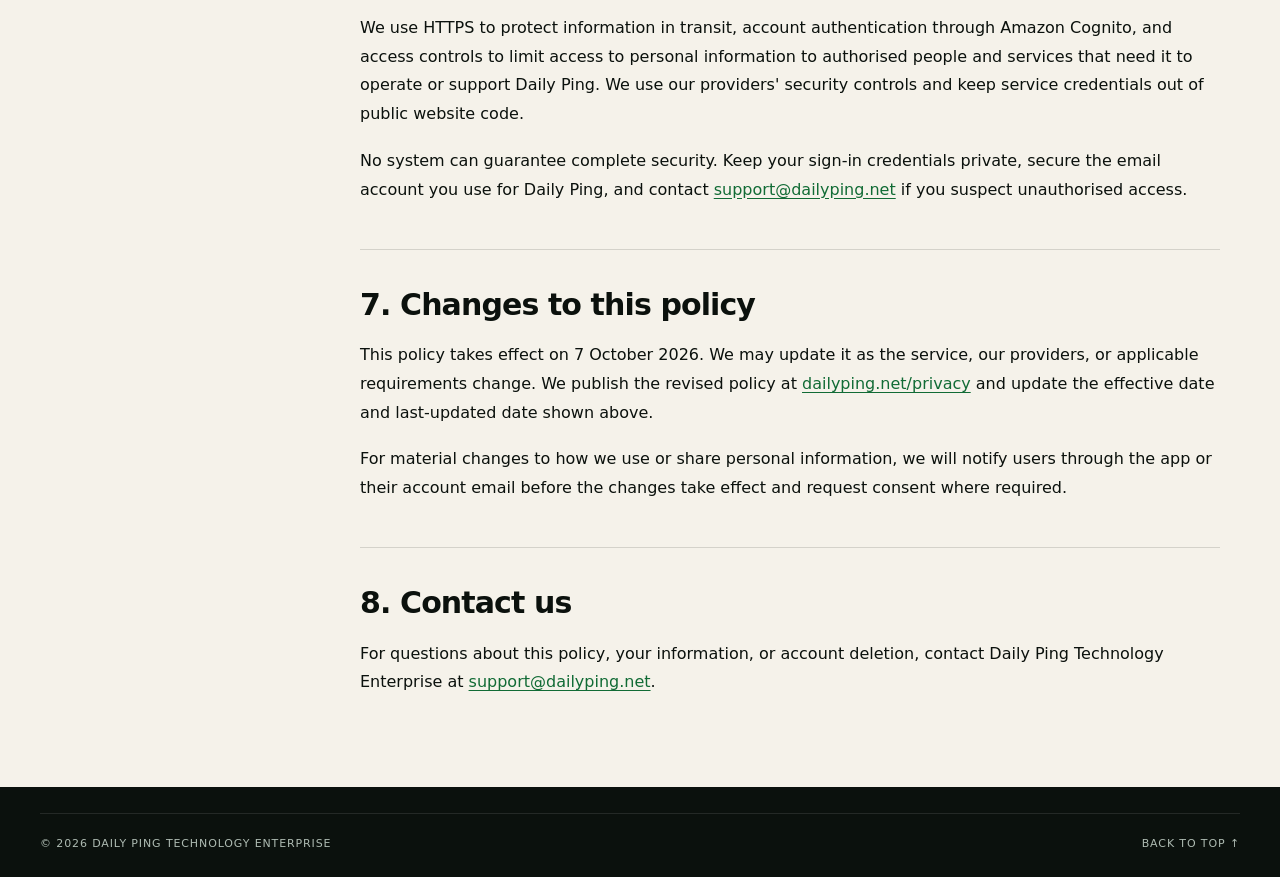
==== commit 8612c9d2: "Introduce Daily Ping app with screenshots on homepage" ====
--- a/privacy/index.html
+++ b/privacy/index.html
@@ -66,7 +66,7 @@
               <div><dt>Time zone</dt><dd>To schedule check-ins and reminders and display dates and times correctly for you.</dd></div>
               <div><dt>Country or region</dt><dd>To apply regional settings, interpret telephone country codes, and support message delivery and service availability.</dd></div>
             </dl>
-            <p>If you contact support or send a project enquiry, we also use the name, email address, and message you provide to respond and handle your request. The website enquiry form opens a draft in your email application; you choose whether to send it.</p>
+            <p>If you contact support or send an enquiry, we also use the name, email address, and message you provide to respond and handle your request. The website contact links open your email application; you choose whether to send a message.</p>
           </section>
 
           <section id="sharing" aria-labelledby="sharing-title">
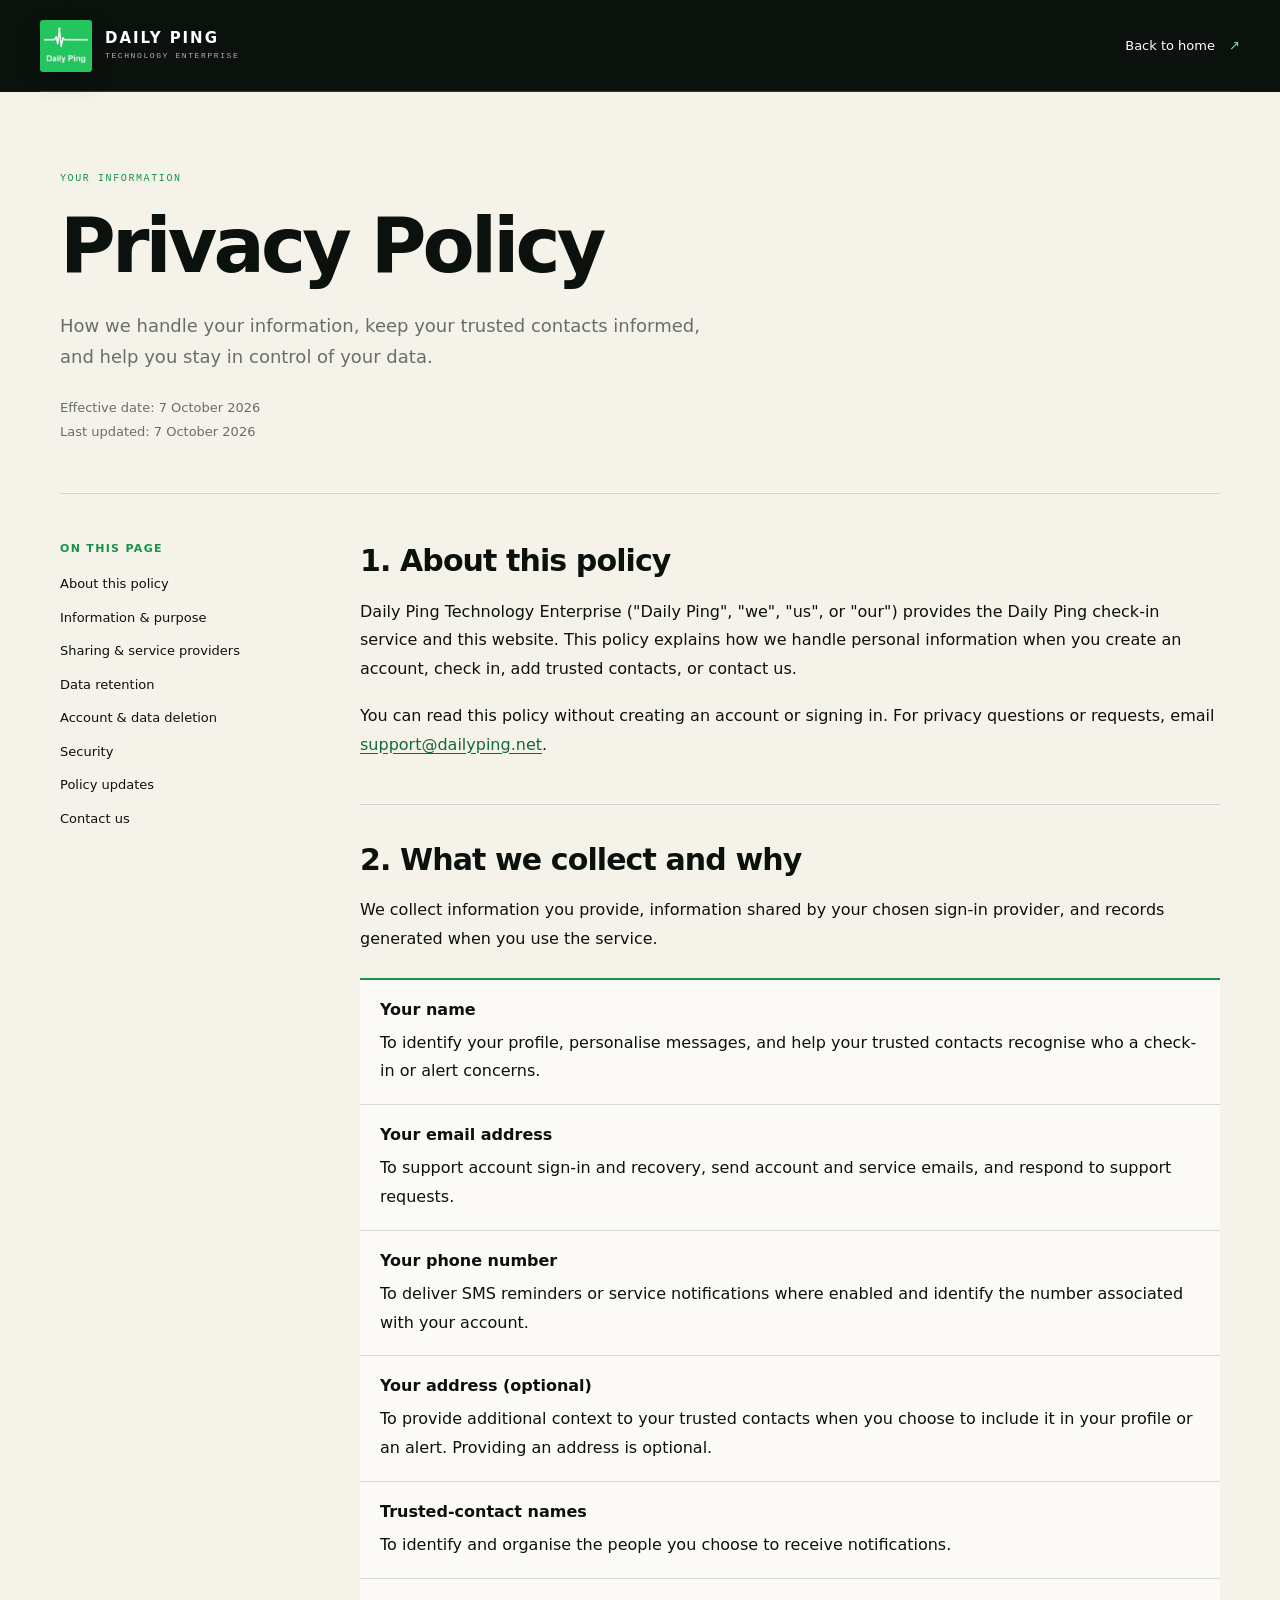
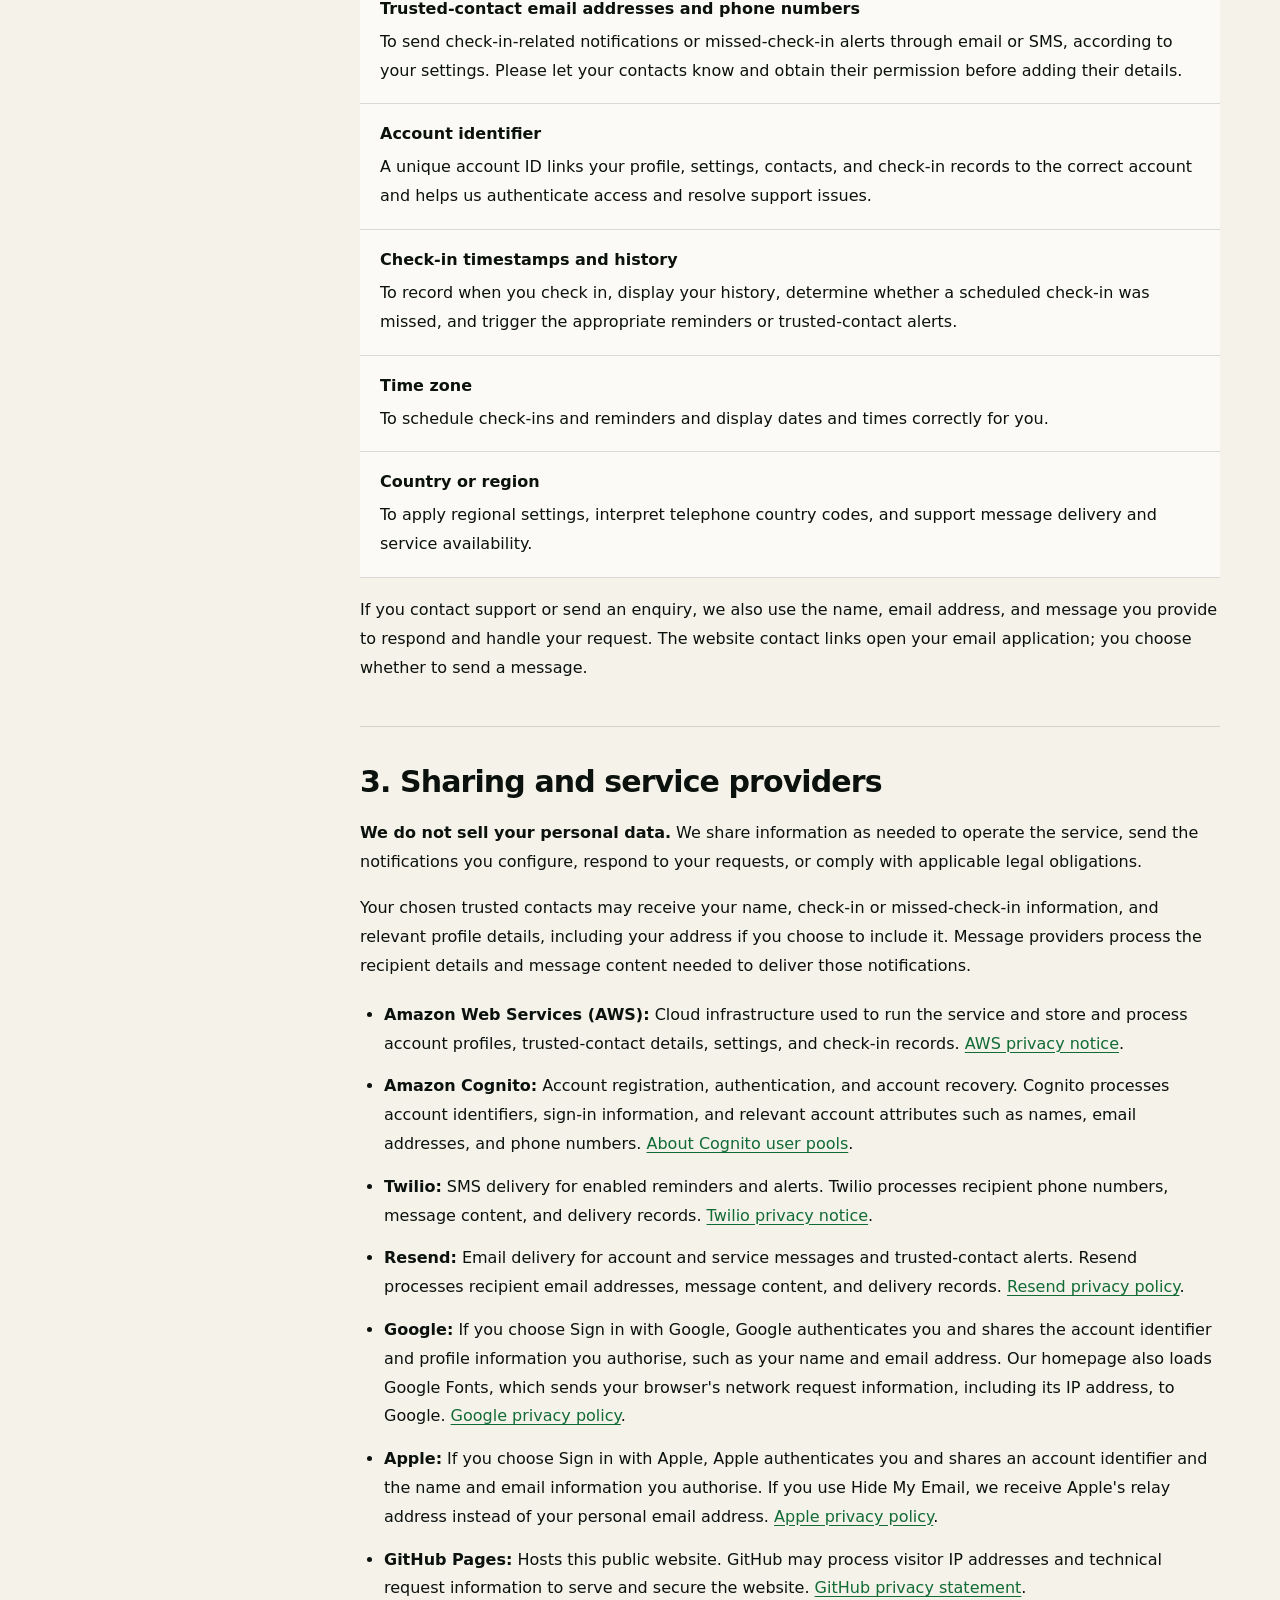
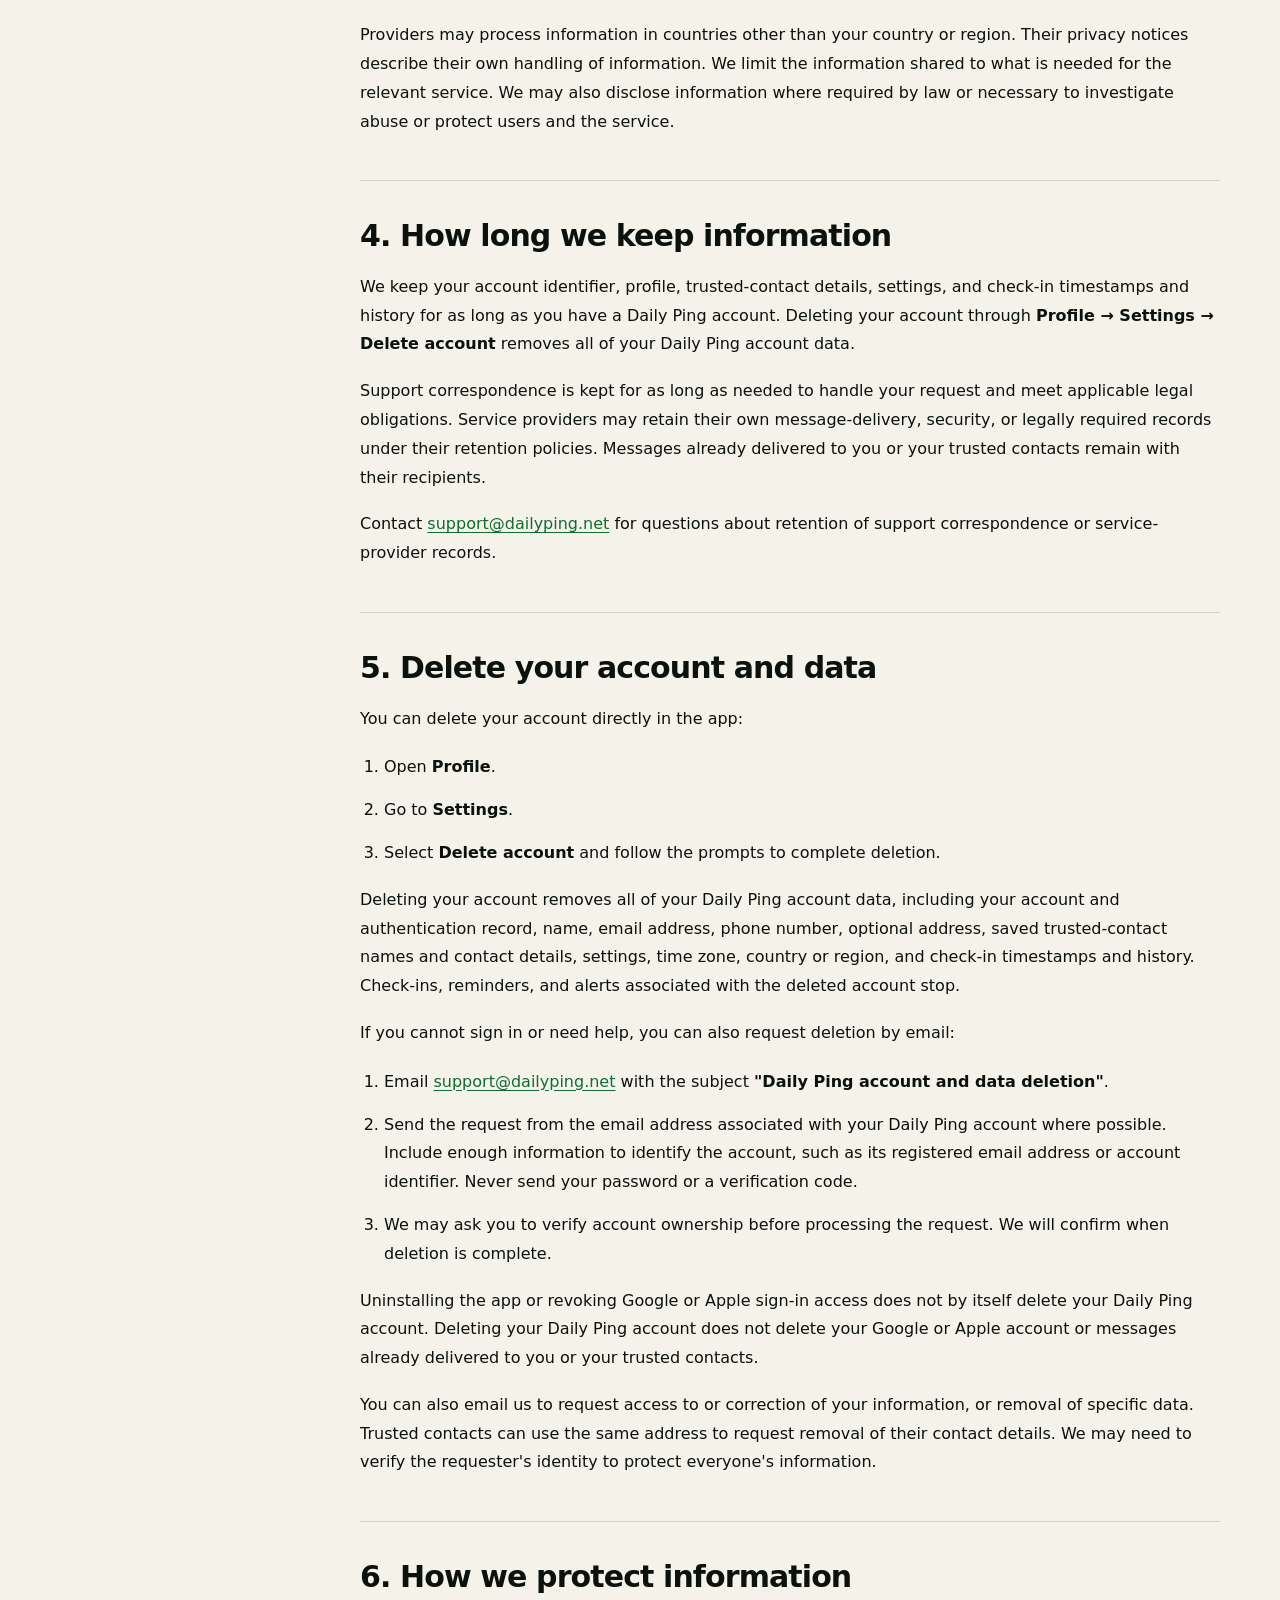
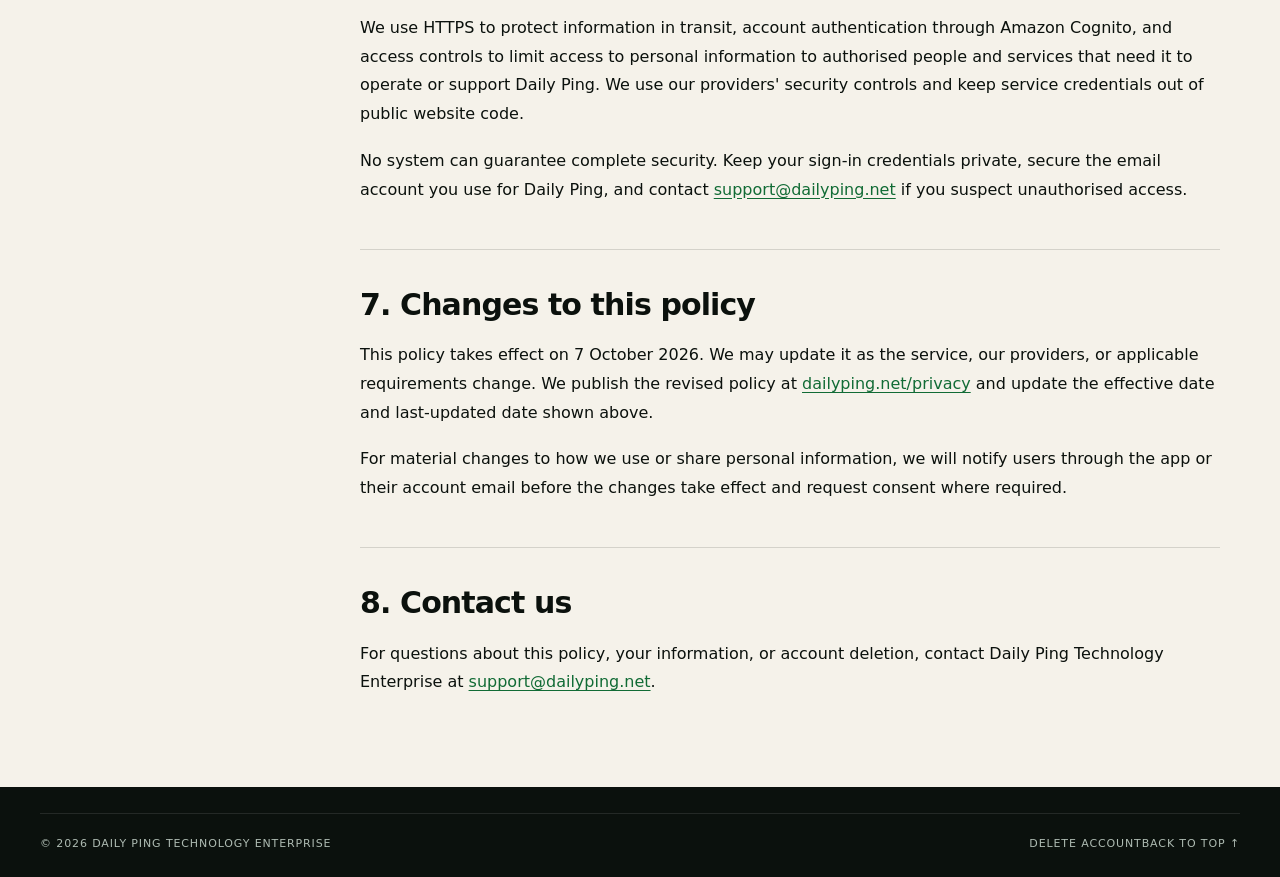
==== commit f4faa30f: "Add public account deletion instructions" ====
--- a/privacy/index.html
+++ b/privacy/index.html
@@ -134,7 +134,7 @@
     <footer class="site-footer">
       <div class="footer-bottom">
         <span>© 2026 Daily Ping Technology Enterprise</span>
-        <a href="#top">Back to top ↑</a>
+        <div><a href="/delete-account/">Delete Account</a><a href="#top">Back to top ↑</a></div>
       </div>
     </footer>
   </body>
